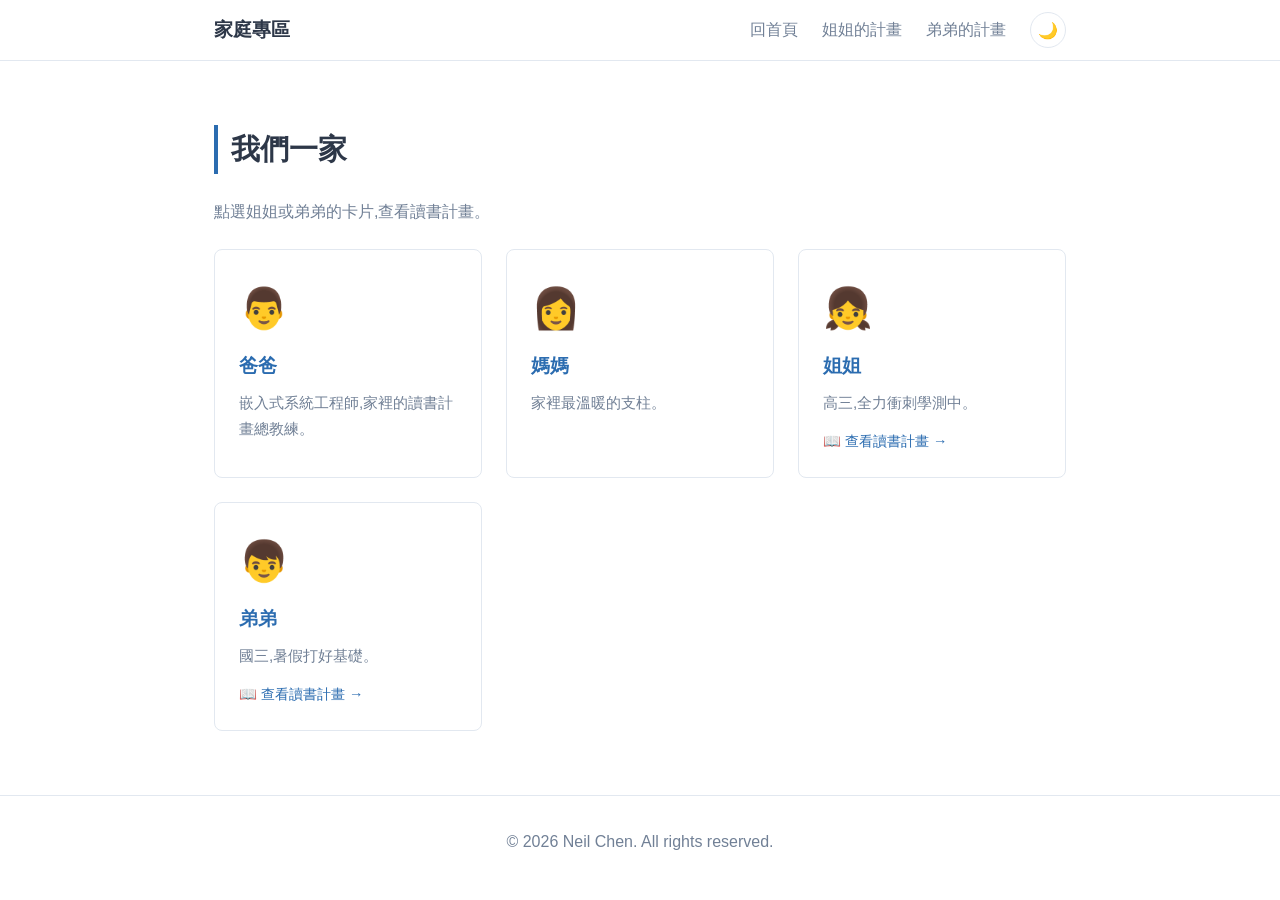
==== family.html @ 7ee689d7 "Add family zone with study plan pages" ====
<!DOCTYPE html>
<html lang="zh-Hant">
<head>
  <meta charset="UTF-8">
  <meta name="viewport" content="width=device-width, initial-scale=1.0">
  <title>家庭專區 | Neil Chen</title>
  <link rel="stylesheet" href="css/style.css">
</head>
<body>

  <!-- 導覽列 -->
  <header class="navbar">
    <div class="container nav-inner">
      <span class="logo">家庭專區</span>
      <nav>
        <a href="index.html">回首頁</a>
        <a href="plan-sister.html">姐姐的計畫</a>
        <a href="plan-brother.html">弟弟的計畫</a>
        <button id="themeToggle" class="theme-toggle" title="切換深淺色主題">🌙</button>
      </nav>
    </div>
  </header>

  <main class="section">
    <div class="container">
      <h2>我們一家</h2>
      <p class="plan-note">點選姐姐或弟弟的卡片,查看讀書計畫。</p>

      <div class="project-grid">
        <div class="card">
          <div class="member-emoji">👨</div>
          <h3>爸爸</h3>
          <p class="member-role">嵌入式系統工程師,家裡的讀書計畫總教練。</p>
        </div>
        <div class="card">
          <div class="member-emoji">👩</div>
          <h3>媽媽</h3>
          <p class="member-role">家裡最溫暖的支柱。</p>
        </div>
        <a class="card card-link" href="plan-sister.html">
          <div class="member-emoji">👧</div>
          <h3>姐姐</h3>
          <p class="member-role">高三,全力衝刺學測中。</p>
          <p class="member-go">📖 查看讀書計畫 →</p>
        </a>
        <a class="card card-link" href="plan-brother.html">
          <div class="member-emoji">👦</div>
          <h3>弟弟</h3>
          <p class="member-role">國三,暑假打好基礎。</p>
          <p class="member-go">📖 查看讀書計畫 →</p>
        </a>
      </div>
    </div>
  </main>

  <footer class="footer">
    <div class="container">
      <p>&copy; 2026 Neil Chen. All rights reserved.</p>
    </div>
  </footer>

  <script src="js/plan.js"></script>
</body>
</html>
---- css/style.css ----
/* ===== 主題變數 ===== */
:root {
  --bg: #ffffff;
  --bg-alt: #f7fafc;
  --text: #2d3748;
  --text-muted: #718096;
  --border: #e2e8f0;
  --accent: #2b6cb0;
  --accent-hover: #2c5282;
  --hero-from: #ebf4ff;
  --card-bg: #ffffff;
  --shadow: rgba(0, 0, 0, 0.12);
}

[data-theme="dark"] {
  --bg: #1a202c;
  --bg-alt: #171923;
  --text: #e2e8f0;
  --text-muted: #a0aec0;
  --border: #2d3748;
  --accent: #63b3ed;
  --accent-hover: #90cdf4;
  --hero-from: #12161f;
  --card-bg: #232b3b;
  --shadow: rgba(0, 0, 0, 0.5);
}

/* ===== 基礎設定 ===== */
* {
  margin: 0;
  padding: 0;
  box-sizing: border-box;
}

html {
  scroll-behavior: smooth;
}

body {
  font-family: "Segoe UI", "Microsoft JhengHei", sans-serif;
  line-height: 1.7;
  color: var(--text);
  background: var(--bg);
  transition: background 0.3s, color 0.3s;
}

.container {
  max-width: 900px;
  margin: 0 auto;
  padding: 0 1.5rem;
}

/* ===== 捲動進度條 ===== */
.scroll-progress {
  position: fixed;
  top: 0;
  left: 0;
  height: 3px;
  width: 0;
  background: linear-gradient(90deg, #4299e1, #9f7aea);
  z-index: 100;
}

/* ===== 導覽列 ===== */
.navbar {
  position: sticky;
  top: 0;
  background: var(--bg);
  border-bottom: 1px solid var(--border);
  z-index: 10;
  transition: background 0.3s;
}

.nav-inner {
  display: flex;
  justify-content: space-between;
  align-items: center;
  height: 60px;
}

.logo {
  font-weight: 700;
  font-size: 1.2rem;
}

.navbar nav {
  display: flex;
  align-items: center;
}

.navbar nav a {
  margin-left: 1.5rem;
  text-decoration: none;
  color: var(--text-muted);
  position: relative;
}

.navbar nav a::after {
  content: "";
  position: absolute;
  left: 0;
  bottom: -4px;
  width: 0;
  height: 2px;
  background: var(--accent);
  transition: width 0.25s;
}

.navbar nav a:hover {
  color: var(--accent);
}

.navbar nav a:hover::after {
  width: 100%;
}

.theme-toggle {
  margin-left: 1.5rem;
  background: none;
  border: 1px solid var(--border);
  border-radius: 50%;
  width: 36px;
  height: 36px;
  font-size: 1rem;
  cursor: pointer;
  transition: transform 0.3s;
}

.theme-toggle:hover {
  transform: rotate(20deg) scale(1.1);
}

/* ===== 主視覺 ===== */
.hero {
  position: relative;
  padding: 6rem 0;
  text-align: center;
  background: linear-gradient(180deg, var(--hero-from) 0%, var(--bg) 100%);
  overflow: hidden;
}

#particles {
  position: absolute;
  inset: 0;
  width: 100%;
  height: 100%;
}

.hero-content {
  position: relative;
  z-index: 1;
}

.hero h1 {
  font-size: 2.5rem;
  margin-bottom: 0.5rem;
  animation: fadeInUp 0.8s ease both;
}

.accent {
  color: var(--accent);
}

.subtitle {
  font-size: 1.2rem;
  color: var(--text-muted);
  margin-bottom: 2rem;
  min-height: 1.7em;
}

.cursor {
  animation: blink 0.9s steps(1) infinite;
  color: var(--accent);
}

.btn {
  display: inline-block;
  padding: 0.7rem 2rem;
  background: var(--accent);
  color: var(--bg);
  text-decoration: none;
  border-radius: 6px;
  transition: transform 0.2s, box-shadow 0.2s, background 0.2s;
}

.btn:hover {
  background: var(--accent-hover);
  transform: translateY(-3px);
  box-shadow: 0 8px 20px var(--shadow);
}

/* ===== 區塊 ===== */
.section {
  padding: 4rem 0;
}

.section-alt {
  background: var(--bg-alt);
}

.section h2 {
  font-size: 1.8rem;
  margin-bottom: 1.5rem;
  border-left: 4px solid var(--accent);
  padding-left: 0.8rem;
}

/* ===== 捲動淡入 ===== */
.reveal {
  opacity: 0;
  transform: translateY(40px);
  transition: opacity 0.7s ease, transform 0.7s ease;
}

.reveal.visible {
  opacity: 1;
  transform: translateY(0);
}

/* ===== 技能 ===== */
.skill-list {
  list-style: none;
  display: flex;
  flex-wrap: wrap;
  gap: 0.8rem;
}

.skill-list li {
  background: var(--card-bg);
  border: 1px solid var(--border);
  border-radius: 999px;
  padding: 0.4rem 1.2rem;
  transition: transform 0.2s, border-color 0.2s;
}

.skill-list li:hover {
  transform: translateY(-4px);
  border-color: var(--accent);
}

/* ===== 作品卡片 ===== */
.project-grid {
  display: grid;
  grid-template-columns: repeat(auto-fit, minmax(240px, 1fr));
  gap: 1.5rem;
}

.card {
  border: 1px solid var(--border);
  border-radius: 8px;
  padding: 1.5rem;
  background: var(--card-bg);
  transition: transform 0.25s, box-shadow 0.25s, border-color 0.25s;
}

.card:hover {
  transform: translateY(-6px);
  box-shadow: 0 12px 24px var(--shadow);
  border-color: var(--accent);
}

.card h3 {
  margin-bottom: 0.5rem;
  color: var(--accent);
}

/* ===== 聯絡與頁尾 ===== */
#contact a {
  color: var(--accent);
}

.footer {
  padding: 2rem 0;
  text-align: center;
  color: var(--text-muted);
  border-top: 1px solid var(--border);
}

/* ===== 動畫 ===== */
@keyframes fadeInUp {
  from {
    opacity: 0;
    transform: translateY(30px);
  }
  to {
    opacity: 1;
    transform: translateY(0);
  }
}

@keyframes blink {
  50% {
    opacity: 0;
  }
}

/* ===== 家庭專區 ===== */
:root {
  --today-bg: #fefcbf;
}

[data-theme="dark"] {
  --today-bg: #4a4419;
}

.card-link {
  display: block;
  text-decoration: none;
  color: inherit;
}

.member-emoji {
  font-size: 2.5rem;
  margin-bottom: 0.5rem;
}

.member-role {
  color: var(--text-muted);
  font-size: 0.95rem;
}

.member-go {
  margin-top: 0.8rem;
  color: var(--accent);
  font-size: 0.9rem;
}

/* ===== 讀書計畫頁 ===== */
.container.wide {
  max-width: 1200px;
}

.plan-note {
  color: var(--text-muted);
  margin-bottom: 1.5rem;
}

.plan-controls {
  display: flex;
  flex-wrap: wrap;
  gap: 0.8rem;
  align-items: center;
  margin-bottom: 1rem;
}

.month-tabs {
  display: flex;
  flex-wrap: wrap;
  gap: 0.4rem;
}

.month-tabs button {
  padding: 0.35rem 0.9rem;
  border: 1px solid var(--border);
  background: var(--card-bg);
  color: var(--text);
  border-radius: 999px;
  cursor: pointer;
  font-size: 0.9rem;
}

.month-tabs button.active {
  background: var(--accent);
  color: var(--bg);
  border-color: var(--accent);
}

.plan-controls select,
.plan-controls input {
  padding: 0.4rem 0.6rem;
  border: 1px solid var(--border);
  border-radius: 6px;
  background: var(--card-bg);
  color: var(--text);
  font-size: 0.9rem;
}

.plan-controls input {
  flex: 1;
  min-width: 180px;
}

.btn-today {
  padding: 0.4rem 0.9rem;
  border: none;
  border-radius: 6px;
  background: var(--accent);
  color: var(--bg);
  cursor: pointer;
  font-size: 0.9rem;
}

.table-wrap {
  overflow-x: auto;
  border: 1px solid var(--border);
  border-radius: 8px;
}

.plan-table {
  width: 100%;
  border-collapse: collapse;
  font-size: 0.88rem;
}

.plan-table th,
.plan-table td {
  border-bottom: 1px solid var(--border);
  padding: 0.5rem 0.7rem;
  text-align: left;
  vertical-align: top;
}

.plan-table th {
  background: var(--bg-alt);
  white-space: nowrap;
}

.plan-table td:first-child {
  white-space: nowrap;
}

.plan-table tr.weekend td {
  color: var(--text-muted);
  background: var(--bg-alt);
}

.plan-table tr.today td {
  background: var(--today-bg);
}

.no-result {
  padding: 1.5rem;
  color: var(--text-muted);
}

.materials {
  margin-top: 2rem;
}

.materials summary {
  cursor: pointer;
  font-weight: 600;
  margin-bottom: 0.8rem;
}

/* ===== 手機版 ===== */
@media (max-width: 600px) {
  .hero h1 {
    font-size: 1.8rem;
  }

  .navbar nav a {
    margin-left: 0.8rem;
    font-size: 0.9rem;
  }

  .theme-toggle {
    margin-left: 0.8rem;
  }
}
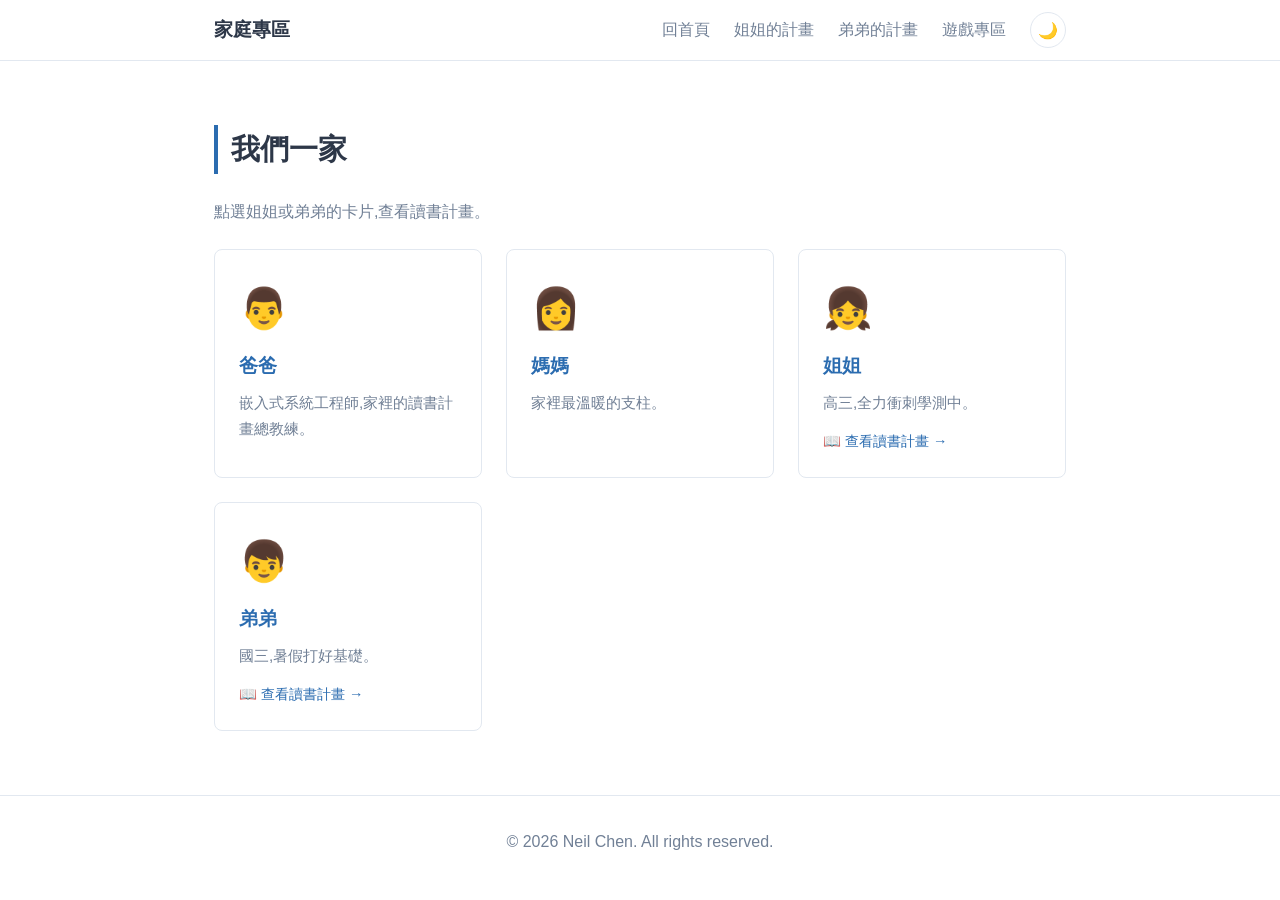
==== commit 3a735455: "Add games zone with four mini games" ====
--- a/family.html
+++ b/family.html
@@ -16,6 +16,7 @@
         <a href="index.html">回首頁</a>
         <a href="plan-sister.html">姐姐的計畫</a>
         <a href="plan-brother.html">弟弟的計畫</a>
+        <a href="games.html">遊戲專區</a>
         <button id="themeToggle" class="theme-toggle" title="切換深淺色主題">🌙</button>
       </nav>
     </div>
@@ -59,6 +60,6 @@
     </div>
   </footer>
 
-  <script src="js/plan.js"></script>
+  <script src="js/theme.js"></script>
 </body>
 </html>
--- a/css/style.css
+++ b/css/style.css
@@ -443,6 +443,144 @@
   margin-bottom: 0.8rem;
 }
 
+/* ===== 小遊戲專區 ===== */
+.game-stats {
+  display: flex;
+  flex-wrap: wrap;
+  gap: 0.5rem 1.5rem;
+  align-items: center;
+  margin-bottom: 1rem;
+}
+
+.game-stats span {
+  color: var(--text-muted);
+}
+
+.game-stats b {
+  color: var(--text);
+  font-size: 1.1rem;
+}
+
+.btn-game {
+  padding: 0.4rem 0.9rem;
+  border: none;
+  border-radius: 6px;
+  background: var(--accent);
+  color: var(--bg);
+  cursor: pointer;
+  font-size: 0.9rem;
+}
+
+.game-status {
+  min-height: 1.7em;
+  margin-bottom: 1rem;
+  font-weight: 600;
+}
+
+/* 貪吃蛇 */
+#snakeCanvas {
+  display: block;
+  max-width: 100%;
+  height: auto;
+  background: var(--bg-alt);
+  border: 1px solid var(--border);
+  border-radius: 8px;
+  touch-action: none;
+}
+
+/* 2048 */
+.board-2048 {
+  display: grid;
+  grid-template-columns: repeat(4, 1fr);
+  gap: 0.5rem;
+  max-width: 420px;
+  padding: 0.5rem;
+  background: var(--bg-alt);
+  border: 1px solid var(--border);
+  border-radius: 8px;
+  touch-action: none;
+}
+
+.board-2048 .tile {
+  aspect-ratio: 1 / 1;
+  display: flex;
+  align-items: center;
+  justify-content: center;
+  border-radius: 6px;
+  font-weight: 700;
+  font-size: 1.5rem;
+  background: var(--card-bg);
+  color: #776e65;
+}
+
+.tile-2 { background: #eee4da; }
+.tile-4 { background: #ede0c8; }
+.tile-8 { background: #f2b179; color: #fff; }
+.tile-16 { background: #f59563; color: #fff; }
+.tile-32 { background: #f67c5f; color: #fff; }
+.tile-64 { background: #f65e3b; color: #fff; }
+.tile-128 { background: #edcf72; color: #fff; font-size: 1.25rem; }
+.tile-256 { background: #edcc61; color: #fff; font-size: 1.25rem; }
+.tile-512 { background: #edc850; color: #fff; font-size: 1.25rem; }
+.tile-1024 { background: #edc53f; color: #fff; font-size: 1.05rem; }
+.tile-2048, .tile-big { background: #edc22e; color: #fff; font-size: 1.05rem; }
+
+/* 井字棋 */
+.ttt-board {
+  display: grid;
+  grid-template-columns: repeat(3, 1fr);
+  gap: 0.5rem;
+  max-width: 330px;
+}
+
+.ttt-board button {
+  aspect-ratio: 1 / 1;
+  font-size: 2.2rem;
+  background: var(--card-bg);
+  border: 1px solid var(--border);
+  border-radius: 8px;
+  cursor: pointer;
+}
+
+.ttt-board button.win {
+  border-color: var(--accent);
+  background: var(--today-bg);
+}
+
+/* 記憶翻牌 */
+.memory-board {
+  display: grid;
+  grid-template-columns: repeat(4, 1fr);
+  gap: 0.6rem;
+  max-width: 440px;
+}
+
+.memory-board button {
+  aspect-ratio: 1 / 1;
+  font-size: 2rem;
+  background: var(--accent);
+  border: none;
+  border-radius: 8px;
+  cursor: pointer;
+  transition: transform 0.15s, background 0.2s;
+}
+
+.memory-board button:hover {
+  transform: scale(1.04);
+}
+
+.memory-board button.open,
+.memory-board button.matched {
+  background: var(--card-bg);
+  border: 1px solid var(--border);
+}
+
+.memory-board button.matched {
+  opacity: 0.45;
+  cursor: default;
+  transform: none;
+}
+
 /* ===== 手機版 ===== */
 @media (max-width: 600px) {
   .hero h1 {
